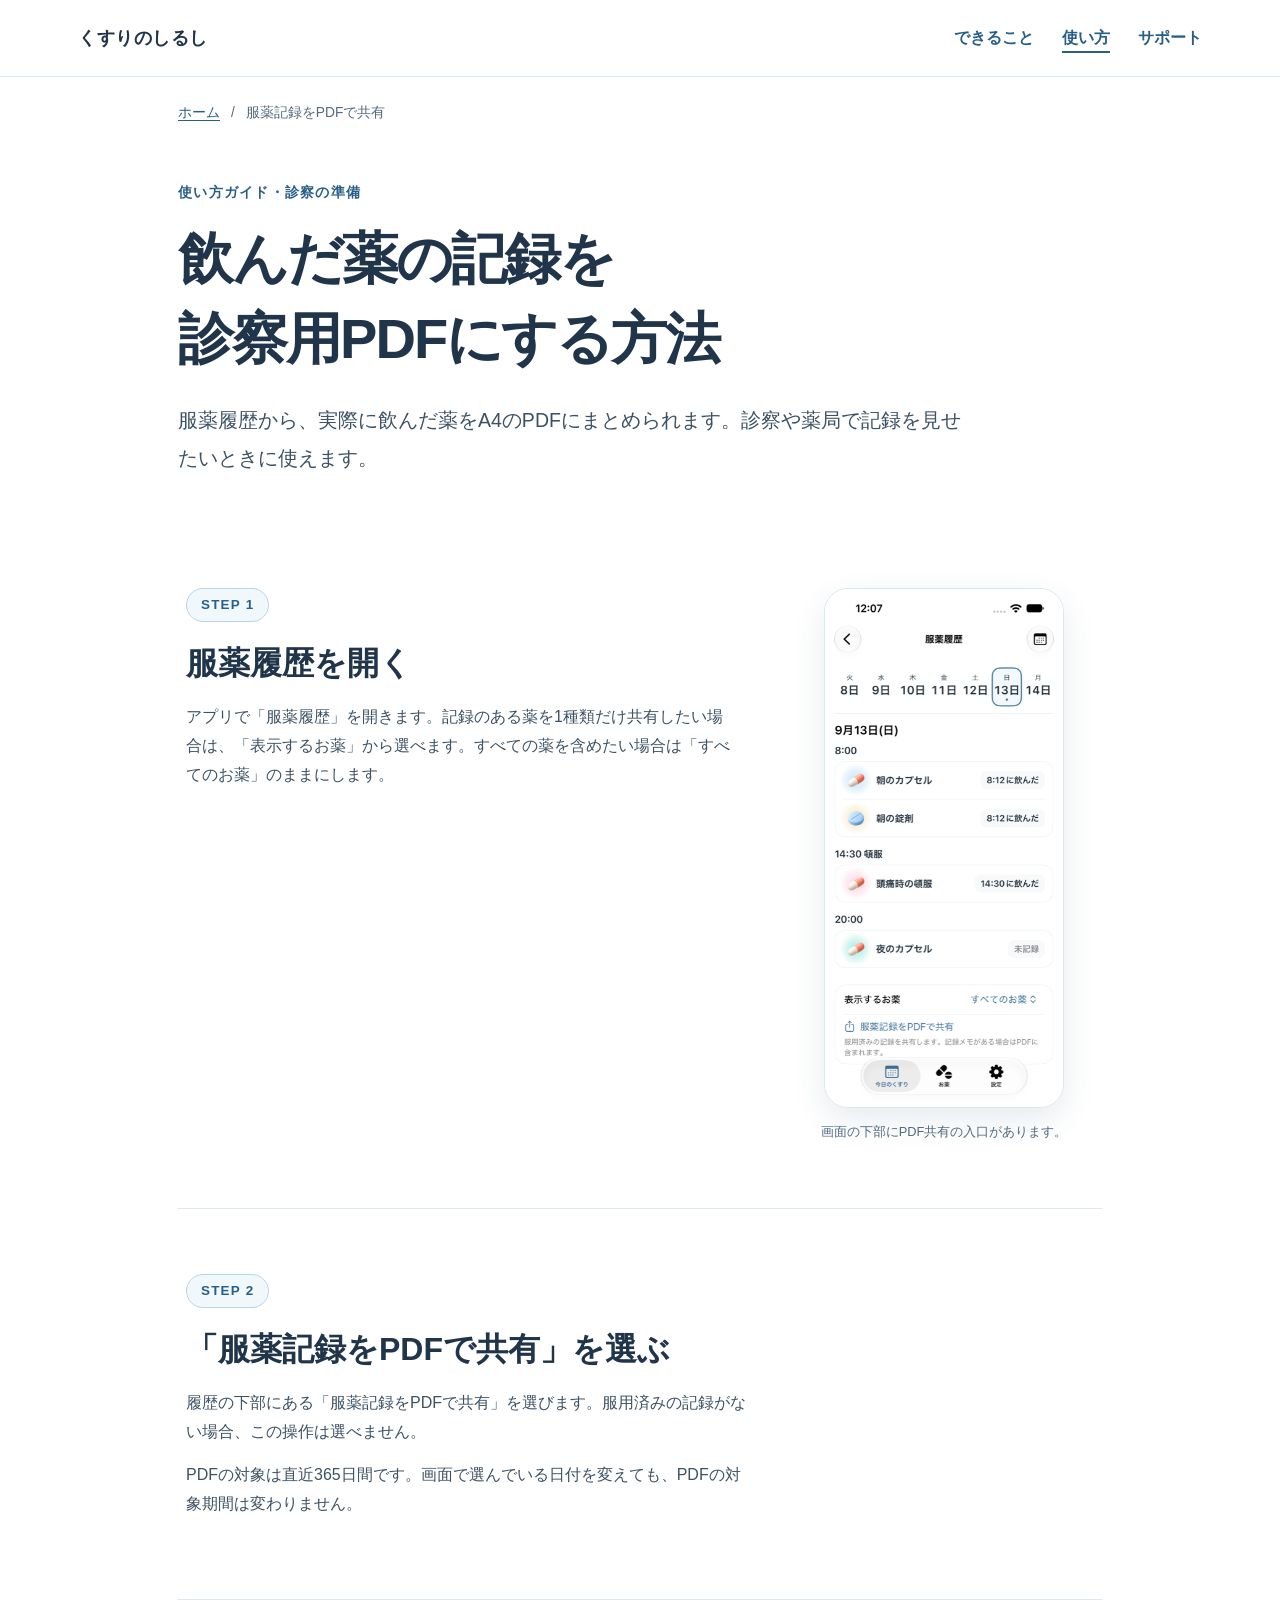
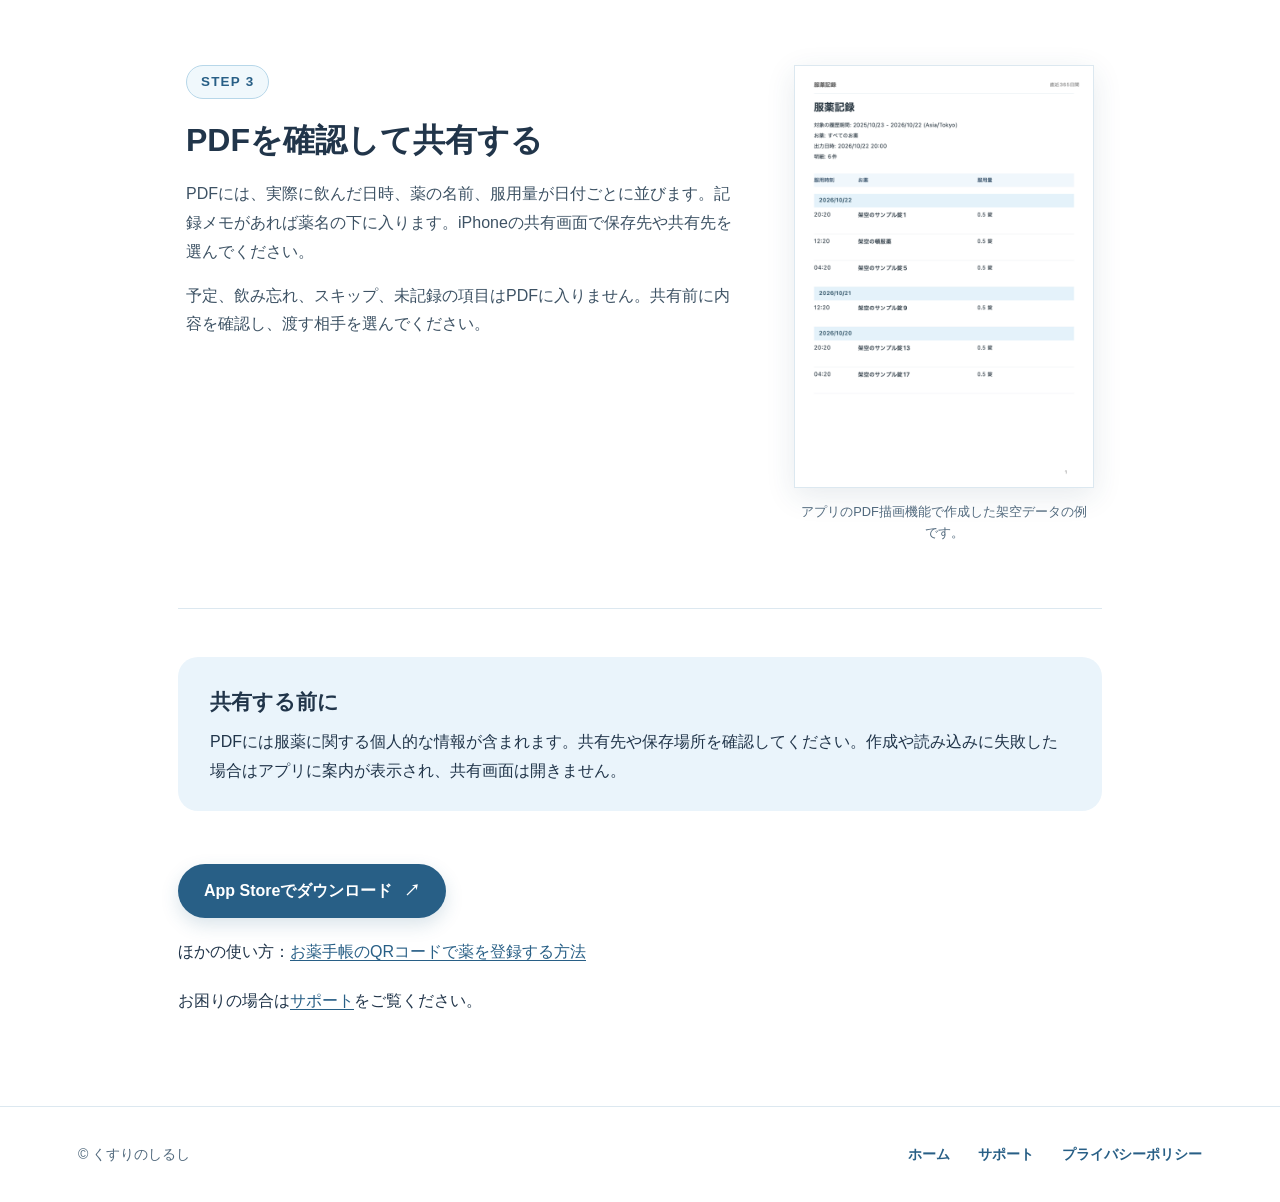
==== medication-record-pdf.html @ 9c9505dd "Add download landing page and medication guides" ====
<!doctype html>
<html lang="ja">
<head>
  <meta charset="utf-8">
  <meta name="viewport" content="width=device-width, initial-scale=1">
  <meta name="robots" content="index,follow">
  <meta name="description" content="くすりのしるしで飲んだ薬の記録を診察用PDFにする方法。服薬履歴からPDFを作り、医師や薬剤師に共有するまでを実際の画面で説明します。">
  <link rel="canonical" href="https://daikiumehara.github.io/kusuri-no-shirushi-support/medication-record-pdf.html">
  <link rel="stylesheet" href="style.css">
  <title>飲んだ薬の記録を診察用PDFにする方法 | くすりのしるし</title>
</head>
<body>
  <a class="skip-link" href="#content">本文へ移動</a>
  <header class="site-header"><div class="header-inner"><a class="brand" href="index.html">くすりのしるし</a><nav aria-label="サイト内ナビゲーション"><a href="index.html#features">できること</a><a href="index.html#guides" aria-current="page">使い方</a><a href="support.html">サポート</a></nav></div></header>
  <main id="content" class="article-main">
    <nav class="breadcrumb" aria-label="現在の位置"><a href="index.html">ホーム</a><span aria-hidden="true">/</span><span>服薬記録をPDFで共有</span></nav>
    <header class="article-header"><p class="eyebrow">使い方ガイド・診察の準備</p><h1>飲んだ薬の記録を<br>診察用PDFにする方法</h1><p class="lead">服薬履歴から、実際に飲んだ薬をA4のPDFにまとめられます。診察や薬局で記録を見せたいときに使えます。</p></header>
    <section class="step" aria-labelledby="pdf-step1"><div class="step-copy"><span class="step-label">STEP 1</span><h2 id="pdf-step1">服薬履歴を開く</h2><p>アプリで「服薬履歴」を開きます。記録のある薬を1種類だけ共有したい場合は、「表示するお薬」から選べます。すべての薬を含めたい場合は「すべてのお薬」のままにします。</p></div><figure class="phone-shot"><img src="assets/history.png" width="386" height="840" alt="服薬履歴画面。飲んだ記録、薬の絞り込み、PDF共有ボタンを表示" loading="lazy"><figcaption>画面の下部にPDF共有の入口があります。</figcaption></figure></section>
    <section class="step text-only" aria-labelledby="pdf-step2"><div class="step-copy"><span class="step-label">STEP 2</span><h2 id="pdf-step2">「服薬記録をPDFで共有」を選ぶ</h2><p>履歴の下部にある「服薬記録をPDFで共有」を選びます。服用済みの記録がない場合、この操作は選べません。</p><p>PDFの対象は直近365日間です。画面で選んでいる日付を変えても、PDFの対象期間は変わりません。</p></div></section>
    <section class="step" aria-labelledby="pdf-step3"><div class="step-copy"><span class="step-label">STEP 3</span><h2 id="pdf-step3">PDFを確認して共有する</h2><p>PDFには、実際に飲んだ日時、薬の名前、服用量が日付ごとに並びます。記録メモがあれば薬名の下に入ります。iPhoneの共有画面で保存先や共有先を選んでください。</p><p>予定、飲み忘れ、スキップ、未記録の項目はPDFに入りません。共有前に内容を確認し、渡す相手を選んでください。</p></div><figure class="report-shot"><img src="assets/report.png" width="707" height="1000" alt="服薬記録PDFの出力例。対象期間と、飲んだ日ごとの服用時刻・お薬・服用量を表示" loading="lazy"><figcaption>アプリのPDF描画機能で作成した架空データの例です。</figcaption></figure></section>
    <aside class="article-help"><h2>共有する前に</h2><p>PDFには服薬に関する個人的な情報が含まれます。共有先や保存場所を確認してください。作成や読み込みに失敗した場合はアプリに案内が表示され、共有画面は開きません。</p></aside>
    <div class="article-end"><a class="button" href="https://apps.apple.com/jp/app/id6816327784?pt=123104295&amp;ct=official-website&amp;mt=8">App Storeでダウンロード <span aria-hidden="true">↗</span></a><p>ほかの使い方：<a href="qr-medication-registration.html">お薬手帳のQRコードで薬を登録する方法</a></p><p>お困りの場合は<a href="support.html">サポート</a>をご覧ください。</p></div>
  </main>
  <footer class="site-footer"><div class="footer-inner"><span>© くすりのしるし</span><nav aria-label="フッターナビゲーション"><a href="index.html">ホーム</a><a href="support.html">サポート</a><a href="privacy.html">プライバシーポリシー</a></nav></div></footer>
</body>
</html>
---- style.css ----
:root{color-scheme:light;--ink:#21354a;--muted:#526a7e;--blue:#3d759c;--blue-dark:#285f86;--line:#dce8f0;--surface:#f5f9fc;--pale:#eaf4fb;font-family:-apple-system,BlinkMacSystemFont,"Hiragino Kaku Gothic ProN","Yu Gothic",sans-serif;line-height:1.8}
*{box-sizing:border-box}
html{scroll-behavior:smooth}
body{margin:0;background:#fff;color:var(--ink)}
img{max-width:100%;height:auto;display:block}
a{color:var(--blue-dark);text-underline-offset:.2em}
a:hover{text-decoration-thickness:2px}
a:focus-visible{outline:3px solid #f0ac55;outline-offset:4px;border-radius:4px}
.skip-link{position:absolute;left:1rem;top:-4rem;padding:.5rem 1rem;background:#fff;z-index:20}
.skip-link:focus{top:.75rem}
.site-header{border-bottom:1px solid var(--line);background:#fff}
.header-inner,.footer-inner{max-width:1180px;margin:auto;padding:0 28px;display:flex;align-items:center;justify-content:space-between;gap:24px}
.header-inner{min-height:76px}
.brand{color:var(--ink);font-size:1.15rem;font-weight:800;letter-spacing:.03em;text-decoration:none;white-space:nowrap}
.site-header nav,.site-footer nav{display:flex;flex-wrap:wrap;gap:12px 28px}
.site-header nav a,.site-footer nav a{text-decoration:none;font-weight:600}
.site-header nav a[aria-current]{color:var(--blue-dark);text-decoration:underline;text-decoration-thickness:2px;text-underline-offset:8px}
.wide-main{max-width:1180px;margin:auto;padding:0 28px 88px}
.hero{min-height:600px;display:grid;grid-template-columns:1.2fr .8fr;gap:72px;align-items:center;padding:64px 0 72px}
.hero-copy{padding:28px 0}
.eyebrow{color:var(--blue-dark);font-size:.88rem;font-weight:800;letter-spacing:.09em;margin:0 0 14px}
.hero h1{font-size:clamp(2.5rem,4.1vw,3.6rem);line-height:1.34;letter-spacing:-.05em;margin:0 0 28px}
.lead{font-size:clamp(1.06rem,1.6vw,1.22rem);line-height:1.95;color:#3d5264;margin:0 0 34px}
.button{display:inline-flex;align-items:center;justify-content:center;gap:12px;min-height:54px;padding:12px 26px;border-radius:999px;background:var(--blue-dark);color:#fff;text-decoration:none;font-weight:800;line-height:1.4;box-shadow:0 7px 18px #2861852c}
.button:hover{background:#194d72}
.button:focus-visible{outline-color:#f0ac55}
.fine-print{font-size:.86rem;color:var(--muted);margin:15px 0 0}
.hero-visual{position:relative;min-height:490px;display:flex;align-items:center;justify-content:center;border-radius:40px;background:linear-gradient(145deg,#e8f4fb,#f6fafc);overflow:hidden;padding:28px 30px 0}
.hero-visual img{width:min(258px,75%);height:440px;object-fit:cover;object-position:top;border-radius:28px 28px 0 0;box-shadow:0 4px 25px #1d4a6a2b}
.visual-caption{position:absolute;right:18px;bottom:16px;color:#34556d;background:#fffffff0;border-radius:99px;font-size:.72rem;padding:3px 11px}
.section-block{padding:72px 0;border-top:1px solid var(--line)}
.section-block h2{font-size:clamp(1.8rem,3.3vw,2.5rem);line-height:1.45;margin:0 0 32px}
.feature-grid{display:grid;grid-template-columns:repeat(3,1fr);gap:18px}
.feature-card{padding:30px 28px;border-radius:22px;background:var(--surface);border:1px solid #e6eff5}
.feature-number{font-weight:800;color:var(--blue);font-size:.88rem}
.feature-card h3{font-size:1.35rem;margin:15px 0 8px}
.feature-card p,.guide-card p{color:var(--muted);margin:0}
.guide-grid{display:grid;grid-template-columns:repeat(2,1fr);gap:20px}
.guide-card{display:block;padding:32px;border:1px solid var(--line);border-radius:22px;color:inherit;text-decoration:none;box-shadow:0 8px 28px #234c6910;transition:transform .2s,box-shadow .2s}
.guide-card:hover{transform:translateY(-3px);box-shadow:0 14px 36px #234c691d}
.guide-type{color:var(--blue-dark);font-size:.88rem;font-weight:800}
.guide-card h3{font-size:1.45rem;line-height:1.5;margin:10px 0}
.text-link{display:inline-block;color:var(--blue-dark);font-weight:800;margin-top:25px}
.closing-cta{display:flex;align-items:center;justify-content:space-between;gap:25px;padding:42px 48px;border-radius:26px;background:#285f86;color:#fff}
.closing-cta h2{margin:0 0 4px;font-size:1.7rem}
.closing-cta p{margin:0}
.button-light{background:#fff;color:#285f86;box-shadow:none;white-space:nowrap}
.button-light:hover{background:#edf7fc}
.site-footer{border-top:1px solid var(--line);color:var(--muted);font-size:.88rem}
.footer-inner{min-height:95px}
.article-main{max-width:980px;margin:auto;padding:24px 28px 90px}
.breadcrumb{display:flex;gap:11px;align-items:center;color:var(--muted);font-size:.86rem}
.article-header{padding:54px 0 46px;max-width:790px}
.article-header h1{font-size:clamp(2.15rem,4.5vw,3.5rem);line-height:1.42;letter-spacing:-.035em;margin:0 0 23px}
.article-header .lead{margin:0}
.article-note,.article-help{background:var(--pale);border-radius:20px;padding:26px 32px;margin:0 0 32px}
.article-note p,.article-help p{margin:7px 0 0}
.step{display:grid;grid-template-columns:minmax(0,1fr) minmax(210px,300px);gap:56px;align-items:start;padding:65px 8px;border-bottom:1px solid var(--line)}
.step.text-only{grid-template-columns:1fr}
.step-copy{max-width:560px}
.step-label{display:inline-block;font-size:.84rem;letter-spacing:.09em;font-weight:800;color:var(--blue-dark);border:1px solid #b7d7e9;background:#f0f8fc;border-radius:99px;padding:4px 14px}
.step h2{font-size:clamp(1.55rem,2.8vw,2rem);line-height:1.5;margin:17px 0 16px}
.step p{color:#3d5264;margin:0 0 15px}
.phone-shot,.report-shot{margin:0;text-align:center}
.phone-shot img{width:240px;max-height:522px;object-fit:cover;object-position:top;margin:auto;border:1px solid var(--line);border-radius:24px;box-shadow:0 12px 32px #244b671c}
.report-shot img{width:min(100%,370px);margin:auto;border:1px solid var(--line);box-shadow:0 8px 28px #244b671c}
.phone-shot figcaption,.report-shot figcaption{font-size:.8rem;line-height:1.6;color:var(--muted);margin:14px auto 0;max-width:290px}
.article-help{margin:48px 0}
.article-help h2{margin:0;font-size:1.3rem}
.article-end{padding:5px 0 0}
.article-end p{margin:20px 0 0}
.site-header+main:not(.wide-main):not(.article-main){max-width:760px;margin:auto;padding:36px 24px 72px}
.site-header+main:not(.wide-main):not(.article-main) h1{font-size:clamp(2rem,4vw,2.65rem);line-height:1.35}
.site-header+main:not(.wide-main):not(.article-main) h2{font-size:1.35rem;margin:2em 0 .45em}
.site-header+main:not(.wide-main):not(.article-main) p{max-width:68ch}
.card{background:var(--surface);border:1px solid var(--line);border-radius:16px;padding:20px}
.download-panel{margin:44px 0 0;padding:28px;border-radius:20px;background:var(--pale)}
.download-panel h2{margin:0 0 6px!important}
.download-panel p{margin:0 0 18px}
.download-panel .button{color:#fff}
@media(max-width:760px){.header-inner,.footer-inner{padding:16px 20px;align-items:flex-start;flex-direction:column;gap:10px}
.header-inner{min-height:0}
.site-header nav{gap:8px 20px;font-size:.9rem}
.wide-main{padding:0 20px 60px}
.hero{grid-template-columns:1fr;gap:22px;min-height:0;padding:36px 0 62px}
.hero-copy{padding:0}
.hero h1{font-size:clamp(2.35rem,9vw,3.3rem);margin-bottom:20px}
.hero .lead{margin-bottom:26px}
.hero-visual{min-height:290px;max-height:370px;border-radius:26px}
.hero-visual img{width:185px;height:340px}
.section-block{padding:54px 0}
.feature-grid,.guide-grid{grid-template-columns:1fr}
.feature-card,.guide-card{padding:25px}
.closing-cta{align-items:flex-start;flex-direction:column;padding:30px 26px}
.button-light{white-space:normal}
.article-main{padding:18px 20px 65px}
.article-header{padding:35px 0}
.article-note,.article-help{padding:23px}
.step{grid-template-columns:1fr;gap:22px;padding:46px 0}
.phone-shot img{width:205px;max-height:446px}
.step h2{margin:15px 0}
.footer-inner{padding:24px 20px}
}
@media(prefers-reduced-motion:reduce){html{scroll-behavior:auto}
.guide-card{transition:none}
}
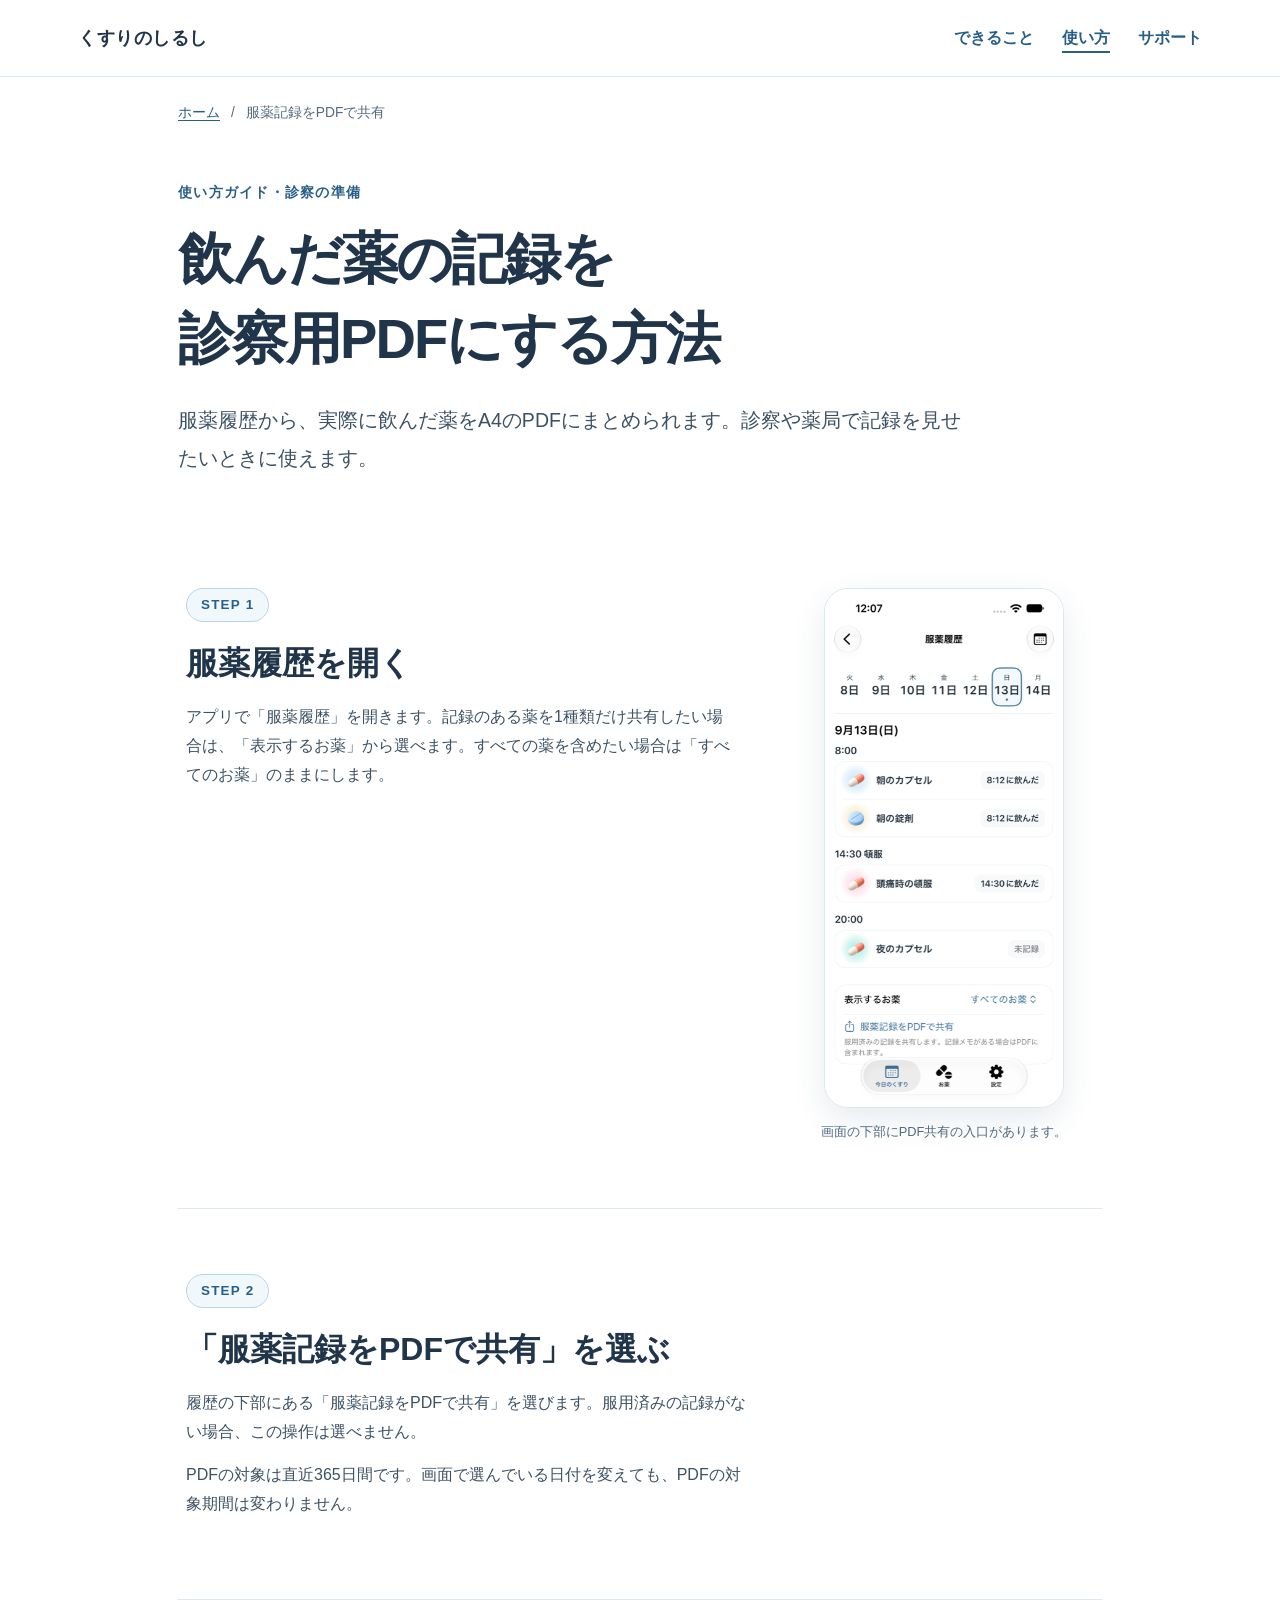
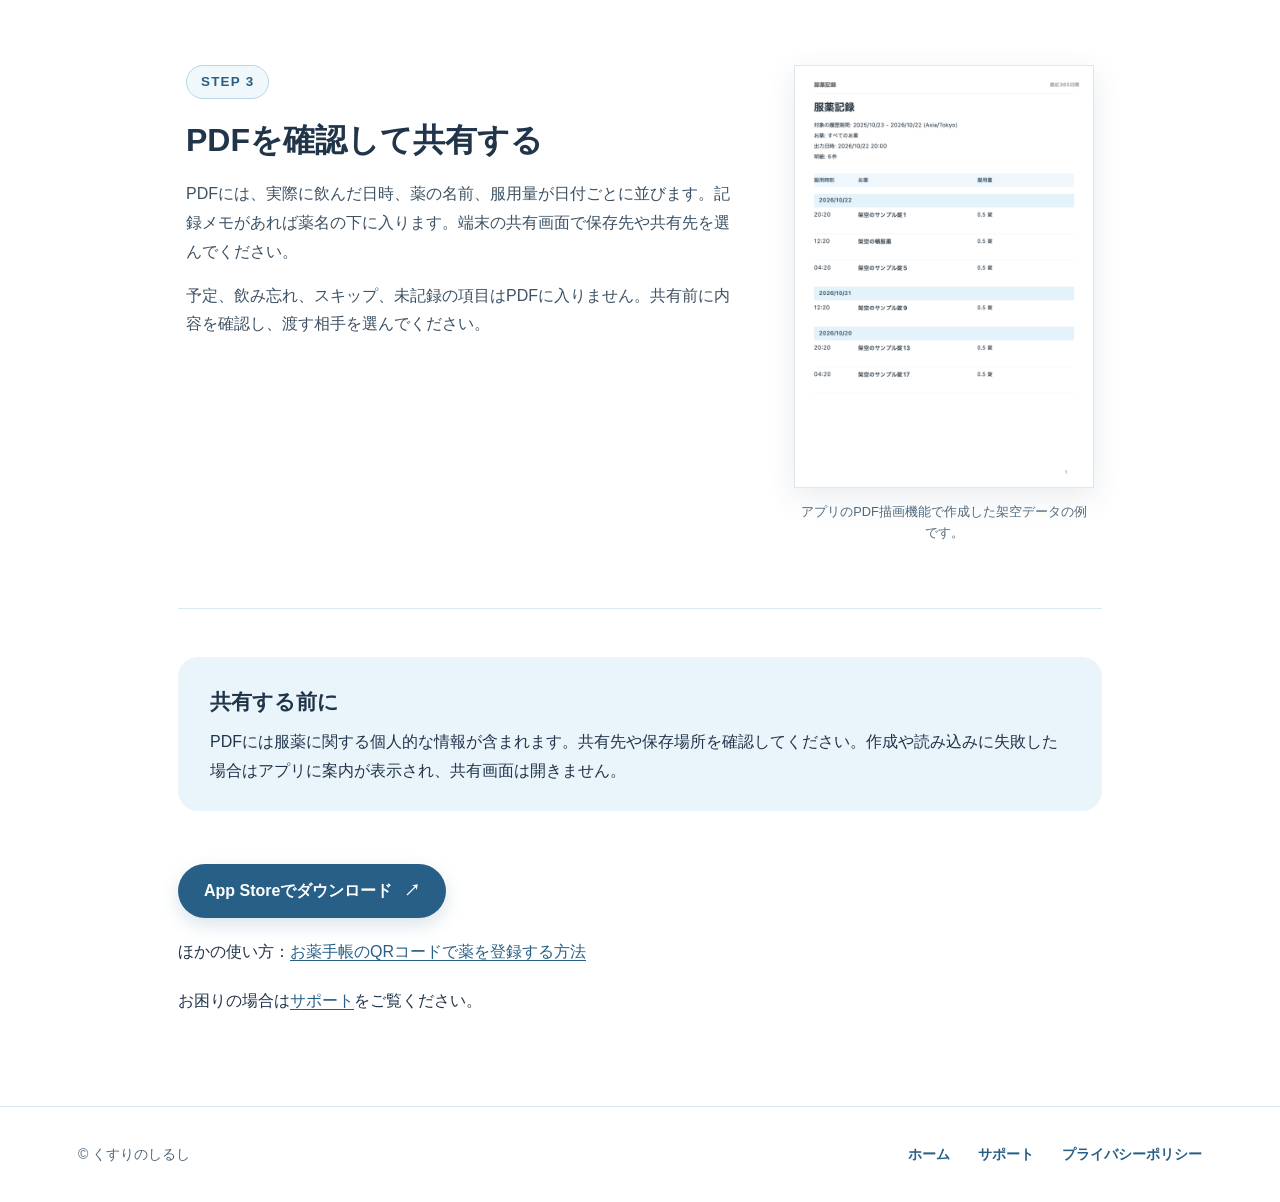
==== commit fc3716d9: "Tighten site copy and clarify registration flow" ====
--- a/medication-record-pdf.html
+++ b/medication-record-pdf.html
@@ -17,7 +17,7 @@
     <header class="article-header"><p class="eyebrow">使い方ガイド・診察の準備</p><h1>飲んだ薬の記録を<br>診察用PDFにする方法</h1><p class="lead">服薬履歴から、実際に飲んだ薬をA4のPDFにまとめられます。診察や薬局で記録を見せたいときに使えます。</p></header>
     <section class="step" aria-labelledby="pdf-step1"><div class="step-copy"><span class="step-label">STEP 1</span><h2 id="pdf-step1">服薬履歴を開く</h2><p>アプリで「服薬履歴」を開きます。記録のある薬を1種類だけ共有したい場合は、「表示するお薬」から選べます。すべての薬を含めたい場合は「すべてのお薬」のままにします。</p></div><figure class="phone-shot"><img src="assets/history.png" width="386" height="840" alt="服薬履歴画面。飲んだ記録、薬の絞り込み、PDF共有ボタンを表示" loading="lazy"><figcaption>画面の下部にPDF共有の入口があります。</figcaption></figure></section>
     <section class="step text-only" aria-labelledby="pdf-step2"><div class="step-copy"><span class="step-label">STEP 2</span><h2 id="pdf-step2">「服薬記録をPDFで共有」を選ぶ</h2><p>履歴の下部にある「服薬記録をPDFで共有」を選びます。服用済みの記録がない場合、この操作は選べません。</p><p>PDFの対象は直近365日間です。画面で選んでいる日付を変えても、PDFの対象期間は変わりません。</p></div></section>
-    <section class="step" aria-labelledby="pdf-step3"><div class="step-copy"><span class="step-label">STEP 3</span><h2 id="pdf-step3">PDFを確認して共有する</h2><p>PDFには、実際に飲んだ日時、薬の名前、服用量が日付ごとに並びます。記録メモがあれば薬名の下に入ります。iPhoneの共有画面で保存先や共有先を選んでください。</p><p>予定、飲み忘れ、スキップ、未記録の項目はPDFに入りません。共有前に内容を確認し、渡す相手を選んでください。</p></div><figure class="report-shot"><img src="assets/report.png" width="707" height="1000" alt="服薬記録PDFの出力例。対象期間と、飲んだ日ごとの服用時刻・お薬・服用量を表示" loading="lazy"><figcaption>アプリのPDF描画機能で作成した架空データの例です。</figcaption></figure></section>
+    <section class="step" aria-labelledby="pdf-step3"><div class="step-copy"><span class="step-label">STEP 3</span><h2 id="pdf-step3">PDFを確認して共有する</h2><p>PDFには、実際に飲んだ日時、薬の名前、服用量が日付ごとに並びます。記録メモがあれば薬名の下に入ります。端末の共有画面で保存先や共有先を選んでください。</p><p>予定、飲み忘れ、スキップ、未記録の項目はPDFに入りません。共有前に内容を確認し、渡す相手を選んでください。</p></div><figure class="report-shot"><img src="assets/report.png" width="707" height="1000" alt="服薬記録PDFの出力例。対象期間と、飲んだ日ごとの服用時刻・お薬・服用量を表示" loading="lazy"><figcaption>アプリのPDF描画機能で作成した架空データの例です。</figcaption></figure></section>
     <aside class="article-help"><h2>共有する前に</h2><p>PDFには服薬に関する個人的な情報が含まれます。共有先や保存場所を確認してください。作成や読み込みに失敗した場合はアプリに案内が表示され、共有画面は開きません。</p></aside>
     <div class="article-end"><a class="button" href="https://apps.apple.com/jp/app/id6816327784?pt=123104295&amp;ct=official-website&amp;mt=8">App Storeでダウンロード <span aria-hidden="true">↗</span></a><p>ほかの使い方：<a href="qr-medication-registration.html">お薬手帳のQRコードで薬を登録する方法</a></p><p>お困りの場合は<a href="support.html">サポート</a>をご覧ください。</p></div>
   </main>
--- a/style.css
+++ b/style.css
@@ -32,8 +32,7 @@
 .section-block h2{font-size:clamp(1.8rem,3.3vw,2.5rem);line-height:1.45;margin:0 0 32px}
 .feature-grid{display:grid;grid-template-columns:repeat(3,1fr);gap:18px}
 .feature-card{padding:30px 28px;border-radius:22px;background:var(--surface);border:1px solid #e6eff5}
-.feature-number{font-weight:800;color:var(--blue);font-size:.88rem}
-.feature-card h3{font-size:1.35rem;margin:15px 0 8px}
+.feature-card h3{font-size:1.35rem;margin:0 0 8px}
 .feature-card p,.guide-card p{color:var(--muted);margin:0}
 .guide-grid{display:grid;grid-template-columns:repeat(2,1fr);gap:20px}
 .guide-card{display:block;padding:32px;border:1px solid var(--line);border-radius:22px;color:inherit;text-decoration:none;box-shadow:0 8px 28px #234c6910;transition:transform .2s,box-shadow .2s}
@@ -42,8 +41,7 @@
 .guide-card h3{font-size:1.45rem;line-height:1.5;margin:10px 0}
 .text-link{display:inline-block;color:var(--blue-dark);font-weight:800;margin-top:25px}
 .closing-cta{display:flex;align-items:center;justify-content:space-between;gap:25px;padding:42px 48px;border-radius:26px;background:#285f86;color:#fff}
-.closing-cta h2{margin:0 0 4px;font-size:1.7rem}
-.closing-cta p{margin:0}
+.closing-cta h2{margin:0;font-size:1.7rem}
 .button-light{background:#fff;color:#285f86;box-shadow:none;white-space:nowrap}
 .button-light:hover{background:#edf7fc}
 .site-footer{border-top:1px solid var(--line);color:var(--muted);font-size:.88rem}
